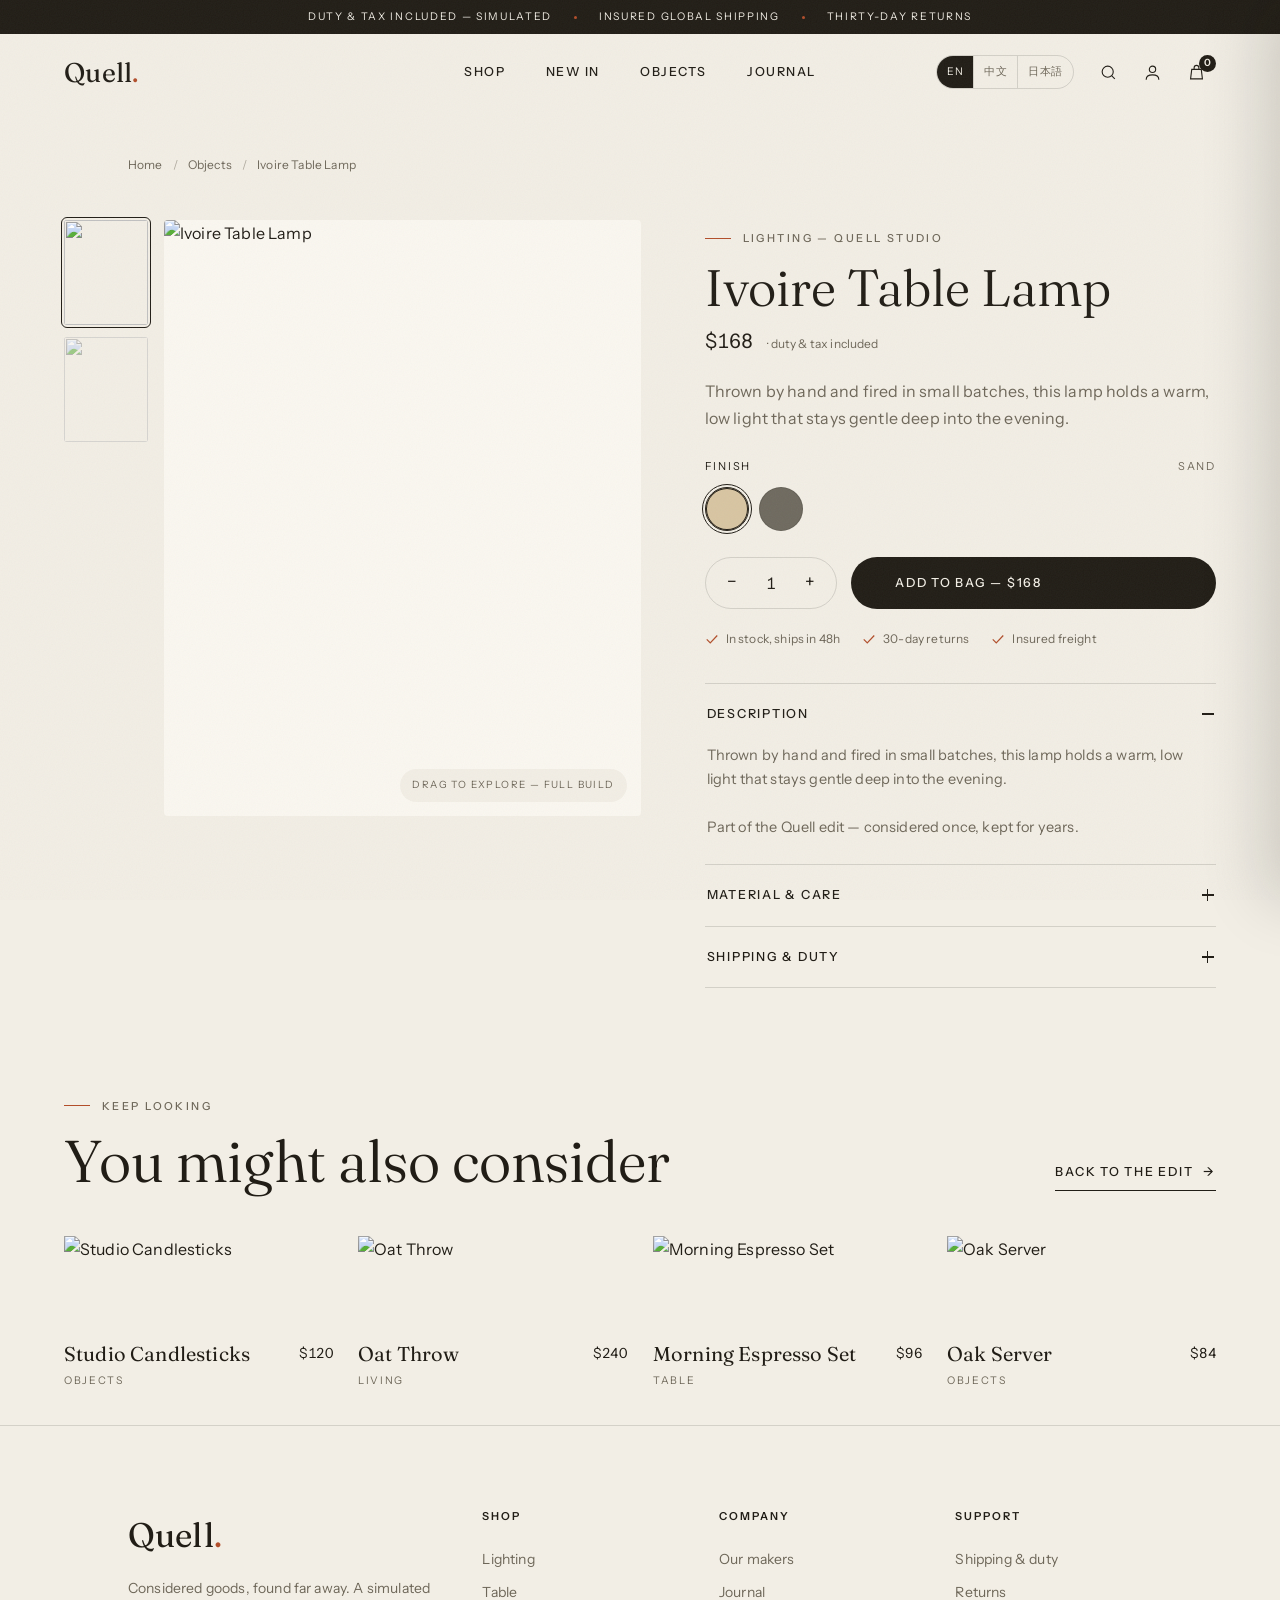
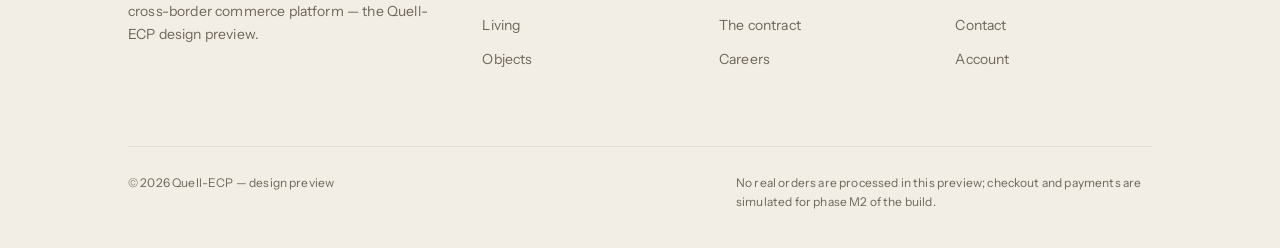
==== design/product.html @ 37acf0bf "feat: 搭建模拟跨境电商平台 Co-authored-by: traeagent <traeagent@users.noreply.github.com>" ====
<!DOCTYPE html>
<html lang="en">
<head>
<meta charset="UTF-8">
<meta name="viewport" content="width=device-width, initial-scale=1.0">
<title>Object — QUELL</title>
<meta name="description" content="Product detail — Quell-ECP design preview.">
<link rel="icon" href="data:image/svg+xml,%3Csvg xmlns='http://www.w3.org/2000/svg' viewBox='0 0 64 64'%3E%3Ccircle cx='32' cy='32' r='32' fill='%23211D16'/%3E%3Ctext x='32' y='44' font-family='Georgia,serif' font-style='italic' font-size='34' fill='%23F2EEE5' text-anchor='middle'%3EQ%3C/text%3E%3C/svg%3E">
<link rel="preconnect" href="https://fonts.googleapis.com">
<link rel="preconnect" href="https://fonts.gstatic.com" crossorigin>
<link href="https://fonts.googleapis.com/css2?family=Fraunces:ital,opsz,wght@0,9..144,300..600;1,9..144,300..600&family=Instrument+Sans:ital,wght@0,400..700;1,400..700&display=swap" rel="stylesheet">
<link rel="stylesheet" href="assets/style.css">
</head>
<body>

<!-- ============ chrome ============ -->
<div class="chrome">
  <div class="microbar">
    <span data-i18n="micro.duty">Duty &amp; tax included — simulated</span><span class="dot"></span>
    <span data-i18n="micro.insure">Insured global shipping</span><span class="dot"></span>
    <span data-i18n="micro.return">Thirty-day returns</span>
  </div>
  <nav class="nav">
    <a class="brand" href="index.html">Quell<span class="dot">.</span></a>
    <div class="nav-links">
      <a href="index.html#edit" data-i18n="nav.shop">Shop</a>
      <a href="index.html#new" data-i18n="nav.new">New in</a>
      <a href="index.html#about" data-i18n="nav.objects">Objects</a>
      <a href="index.html#journal" data-i18n="nav.journal">Journal</a>
    </div>
    <div class="nav-tools">
      <div class="langsw" role="group" aria-label="Language">
        <button data-lang="en" class="on" aria-pressed="true">EN</button>
        <button data-lang="zh" aria-pressed="false">中文</button>
        <button data-lang="ja" aria-pressed="false">日本語</button>
      </div>
      <div class="searchbox" id="searchbox">
        <input id="search-input" type="search" data-i18n-ph="search.ph" placeholder="Search the edit…" aria-label="Search">
        <kbd>↵</kbd>
      </div>
      <button class="tool search-t" aria-label="Search">
        <svg viewBox="0 0 24 24" fill="none" stroke="currentColor"><circle cx="11" cy="11" r="7"/><path d="m20 20-3.8-3.8"/></svg>
      </button>
      <button class="tool acct-t" aria-label="Account">
        <svg viewBox="0 0 24 24" fill="none" stroke="currentColor"><circle cx="12" cy="8" r="4"/><path d="M4 21c0-4 3.6-6 8-6s8 2 8 6"/></svg>
      </button>
      <button class="tool" data-open-bag aria-label="Bag">
        <svg viewBox="0 0 24 24" fill="none" stroke="currentColor"><path d="M6 8h12l1.5 12h-15L6 8Z"/><path d="M9 8V6a3 3 0 0 1 6 0v2"/></svg>
        <span class="bag-count">0</span>
      </button>
      <button class="tool burger" aria-label="Menu">
        <svg viewBox="0 0 24 24" width="20" height="20" fill="none" stroke="currentColor" stroke-width="1.5"><path d="M3 7h18M3 12h18M3 17h18"/></svg>
      </button>
    </div>
  </nav>
</div>

<!-- ============ mobile menu ============ -->
<div class="menu-overlay" id="menu">
  <button class="tool menu-close" data-menu-close aria-label="Close">
    <svg viewBox="0 0 24 24" fill="none" stroke="currentColor" stroke-width="1.4"><path d="M5 5l14 14M19 5 5 19"/></svg>
  </button>
  <nav class="mnav">
    <a href="index.html#edit"><span class="idx">01</span><span data-i18n="nav.shop">Shop</span></a>
    <a href="index.html#new"><span class="idx">02</span><span data-i18n="nav.new">New in</span></a>
    <a href="index.html#about"><span class="idx">03</span><span data-i18n="nav.objects">Objects</span></a>
    <a href="index.html#journal"><span class="idx">04</span><span data-i18n="nav.journal">Journal</span></a>
  </nav>
  <div class="menu-foot" data-i18n-html="menu.foot">Quell — considered goods, found far away.<br>Duty &amp; tax included · simulated environment.</div>
</div>

<!-- ============ product detail ============ -->
<main>
  <div class="page-head wrap">
    <nav class="breadcrumbs" aria-label="Breadcrumb">
      <a href="index.html" data-i18n="bread.home">Home</a><span class="sep">/</span>
      <a href="index.html#edit" data-i18n="bread.objects">Objects</a><span class="sep">/</span>
      <span id="crumb">Loading…</span>
    </nav>
  </div>

  <div id="pdp-root" class="wrap"></div>

  <section class="sec" style="padding-top:0;background:var(--paper)">
    <div class="wrap">
      <div class="sec-head" style="margin-bottom:clamp(28px,5vh,48px)">
        <div>
          <span class="kicker" data-i18n="rel.k">Keep looking</span>
          <h2 data-i18n="rel.title">You might also consider</h2>
        </div>
        <a class="lnk" href="index.html#edit"><span data-i18n="ui.backEdit">Back to the edit</span><span class="ar">→</span></a>
      </div>
      <div class="grid-4" id="related"></div>
    </div>
  </section>
</main>

<!-- ============ footer ============ -->
<footer class="site">
  <div class="foot-grid wrap">
    <div>
      <div class="foot-brand">Quell<span class="dot">.</span></div>
      <p class="foot-desc" data-i18n="footer.desc">Considered goods, found far away. A simulated cross-border commerce platform — the Quell-ECP design preview.</p>
    </div>
    <div class="foot-col">
      <div class="ttl" data-i18n="col.shop">Shop</div>
      <a data-i18n="f.lighting" href="product.html?id=lamp">Lighting</a>
      <a data-i18n="f.table" href="product.html?id=espresso">Table</a>
      <a data-i18n="f.living" href="product.html?id=throw">Living</a>
      <a data-i18n="f.objects" href="index.html#new">Objects</a>
    </div>
    <div class="foot-col">
      <div class="ttl" data-i18n="col.company">Company</div>
      <a data-i18n="f.makers" href="index.html#about">Our makers</a>
      <a data-i18n="f.journal" href="index.html#journal">Journal</a>
      <a data-i18n="f.contract" href="index.html#values">The contract</a>
      <a data-i18n="f.careers" href="#">Careers</a>
    </div>
    <div class="foot-col">
      <div class="ttl" data-i18n="col.support">Support</div>
      <a data-i18n="f.ship" href="#">Shipping &amp; duty</a>
      <a data-i18n="f.returns" href="#">Returns</a>
      <a data-i18n="f.contact" href="#">Contact</a>
      <a data-i18n="f.account" href="#">Account</a>
    </div>
  </div>
  <div class="wrap foot-base">
    <span data-i18n="base.copy">© 2026 Quell-ECP — design preview</span>
    <span class="fine" data-i18n="base.fine">No real orders are processed in this preview; checkout and payments are simulated for phase M2 of the build.</span>
  </div>
</footer>

<!-- ============ bag drawer ============ -->
<div class="veil"></div>
<aside class="bag" id="bag" aria-label="Shopping bag">
  <div class="bag-head">
    <h3 data-i18n="bag.title">Your bag</h3>
    <button class="bag-close" data-close-bag aria-label="Close bag">
      <svg viewBox="0 0 24 24" width="18" height="18" fill="none" stroke="currentColor" stroke-width="1.4"><path d="M5 5l14 14M19 5 5 19"/></svg>
    </button>
  </div>
  <div class="ship-bar">
    <p class="txt"></p>
    <div class="ship-track"><div class="ship-fill"></div></div>
  </div>
  <div class="bag-items">
    <div id="bag-list"></div>
  </div>
  <div class="bag-foot">
    <div class="bag-total"><span data-i18n="bag.subtotal">Subtotal</span><b>$0</b></div>
    <p class="bag-note" data-i18n="bag.note">Duty &amp; tax included · insured shipping</p>
    <button class="btn btn-dark checkout-demo"><span data-i18n="bag.checkout">Checkout — demo</span><span class="ar">→</span></button>
    <div style="text-align:center;margin-top:14px">
      <button class="lnk" data-close-bag style="font-size:11px"><span data-i18n="bag.continue">Continue browsing</span></button>
    </div>
  </div>
</aside>

<script src="assets/i18n.js"></script>
<script src="assets/shop.js"></script>
<script src="assets/app.js"></script>
</body>
</html>
---- design/assets/style.css ----
/* ============================================================
   QUELL — Quell-ECP storefront design preview
   Editorial quiet-luxury direction
   ============================================================ */

:root {
  color-scheme: light;

  /* palette */
  --paper: #F2EEE5;
  --paper-2: #EAE4D6;
  --card: #FAF7F0;
  --ink: #211D16;
  --ink-soft: #6E6759;
  --line: rgba(33, 29, 22, 0.14);
  --line-soft: rgba(33, 29, 22, 0.08);
  --accent: #B24E2A;          /* burnt sienna */
  --accent-soft: rgba(178, 78, 42, 0.1);
  --night: #221E17;           /* dark band */
  --night-2: #2B2620;
  --night-line: rgba(242, 238, 229, 0.16);

  /* type */
  --serif: "Fraunces", "Songti SC", "Noto Serif CJK SC", "Source Han Serif SC", "Yu Mincho", "Hiragino Mincho ProN", Georgia, serif;
  --sans: "Instrument Sans", "PingFang SC", "Hiragino Sans GB", "Noto Sans CJK SC", "Source Han Sans SC", "Yu Gothic UI", system-ui, "Helvetica Neue", Arial, sans-serif;

  /* motion */
  --ease-out: cubic-bezier(0.22, 0.61, 0.21, 1);
  --ease-io: cubic-bezier(0.4, 0, 0.2, 1);
  --dur: 0.85s;

  --pad-x: clamp(20px, 5vw, 64px);
  --sec: clamp(72px, 11vh, 148px);
}

/* ---------- reset / base ---------- */
*, *::before, *::after { box-sizing: border-box; margin: 0; padding: 0; }
html { scroll-behavior: smooth; -webkit-text-size-adjust: 100%; }
body {
  background: var(--paper);
  color: var(--ink);
  font: 400 16px/1.65 var(--sans);
  letter-spacing: 0.01em;
  overflow-x: hidden;
  -webkit-font-smoothing: antialiased;
}
body.no-scroll { overflow: hidden; }
img { display: block; max-width: 100%; }
a { color: inherit; text-decoration: none; }
button { font: inherit; color: inherit; background: none; border: 0; cursor: pointer; }
input, select { font: inherit; color: inherit; }
::selection { background: var(--accent); color: #fff; }

h1, h2, h3, .serif { font-family: var(--serif); font-weight: 400; letter-spacing: 0; }

.wrap { width: min(1280px, 100% - var(--pad-x) * 2); margin-inline: auto; }

.smallcaps {
  font-size: 11px;
  letter-spacing: 0.18em;
  text-transform: uppercase;
  font-weight: 500;
}

/* grain */
body::after {
  content: "";
  position: fixed; inset: 0;
  z-index: 200;
  pointer-events: none;
  opacity: 0.05;
  background-image: url("data:image/svg+xml,%3Csvg xmlns='http://www.w3.org/2000/svg' width='140' height='140'%3E%3Cfilter id='n'%3E%3CfeTurbulence type='fractalNoise' baseFrequency='0.85' numOctaves='2' stitchTiles='stitch'/%3E%3C/filter%3E%3Crect width='100%25' height='100%25' filter='url(%23n)'/%3E%3C/svg%3E");
}

/* ============================================================
   Reveal choreography
   ============================================================ */
.rv { opacity: 0; transform: translateY(26px); transition: opacity var(--dur) var(--ease-out), transform var(--dur) var(--ease-out); transition-delay: var(--d, 0ms); will-change: opacity, transform; }
.rv.in { opacity: 1; transform: none; }
@media (prefers-reduced-motion: reduce) {
  .rv { opacity: 1; transform: none; transition: none; }
  *, *::before, *::after { animation-duration: 0.001s !important; }
}

/* ============================================================
   Header chrome
   ============================================================ */
.chrome {
  position: fixed; top: 0; left: 0; right: 0;
  z-index: 90;
  transition: background-color 0.5s var(--ease-io), box-shadow 0.5s var(--ease-io);
}
.chrome.solid {
  background: color-mix(in srgb, var(--paper) 82%, transparent);
  -webkit-backdrop-filter: blur(14px);
  backdrop-filter: blur(14px);
  box-shadow: 0 1px 0 var(--line-soft);
}

.microbar {
  background: var(--ink);
  color: var(--paper);
  height: 34px;
  display: flex; align-items: center; justify-content: center;
  gap: 22px;
  font-size: 10.5px; letter-spacing: 0.16em; text-transform: uppercase;
  transition: transform 0.5s var(--ease-io), opacity 0.4s;
}
.chrome.hidemicro .microbar { transform: translateY(-100%); opacity: 0; }
.microbar .dot { width: 3px; height: 3px; border-radius: 50%; background: var(--accent); display: inline-block; }

.nav {
  height: 76px;
  display: flex; align-items: center; justify-content: space-between;
  padding-inline: var(--pad-x);
  gap: 24px;
}
.brand { font-family: var(--serif); font-size: 27px; letter-spacing: 0.01em; line-height: 1; position: relative; }
.brand i { font-style: italic; font-size: 0.72em; }
.brand .dot { color: var(--accent); }

.nav-links { display: flex; gap: clamp(20px, 3vw, 42px); position: absolute; left: 50%; transform: translateX(-50%); }
.nav-links a {
  font-size: 12.5px; letter-spacing: 0.12em; text-transform: uppercase; font-weight: 500;
  position: relative; padding: 6px 1px;
}
.nav-links a::after {
  content: ""; position: absolute; left: 0; bottom: 0; height: 1px; width: 100%;
  background: currentColor; transform: scaleX(0); transform-origin: right;
  transition: transform 0.45s var(--ease-out);
}
.nav-links a:hover::after, .nav-links a.active::after { transform: scaleX(1); transform-origin: left; }

.nav-tools { display: flex; align-items: center; gap: 4px; }
.langsw { display: flex; align-items: center; border: 1px solid var(--line); border-radius: 999px; margin-right: 6px; overflow: hidden; }
.langsw button { font-size: 10.5px; letter-spacing: 0.05em; padding: 7px 10px; color: var(--ink-soft); transition: color 0.25s, background-color 0.25s; }
.langsw button:hover { color: var(--ink); }
.langsw button.on { background: var(--ink); color: var(--paper); }
.langsw button + button { border-left: 1px solid var(--line); }
.tool {
  width: 40px; height: 40px; display: grid; place-items: center; border-radius: 50%;
  position: relative; transition: background-color 0.3s;
}
.tool:hover { background: var(--accent-soft); }
.tool svg { width: 19px; height: 19px; stroke-width: 1.4; }
.bag-count {
  position: absolute; top: 3px; right: 0;
  min-width: 17px; height: 17px; padding-inline: 4px;
  border-radius: 999px; background: var(--ink); color: var(--paper);
  font-size: 10px; font-weight: 600; display: grid; place-items: center;
  transition: transform 0.25s var(--ease-io);
}
.bag-count.bump { animation: bump 0.4s var(--ease-io); }
@keyframes bump { 40% { transform: scale(1.4); } }

/* search inline */
.searchbox {
  display: grid; grid-template-columns: 1fr auto; align-items: center;
  border-bottom: 1px solid var(--line);
  overflow: hidden; width: 0;
  opacity: 0; pointer-events: none;
  transition: width 0.45s var(--ease-out), opacity 0.3s;
}
.searchbox.on { width: 240px; opacity: 1; pointer-events: auto; }
.searchbox input { border: 0; outline: 0; background: transparent; width: 100%; min-width: 0; padding: 8px 4px 8px 2px; font-size: 14px; }
.searchbox kbd { font-size: 10px; color: var(--ink-soft); padding-right: 2px; }

/* mobile hamburger */
.burger { display: none; }

/* ============================================================
   Mobile menu overlay
   ============================================================ */
.menu-overlay {
  position: fixed; inset: 0; z-index: 95;
  background: var(--paper);
  display: flex; flex-direction: column;
  padding: calc(34px + 76px) var(--pad-x) 40px;
  clip-path: inset(0 0 100% 0);
  visibility: hidden;
  transition: clip-path 0.7s var(--ease-out), visibility 0s linear 0.7s;
}
.menu-overlay.open { clip-path: inset(0 0 0% 0); visibility: visible; transition: clip-path 0.7s var(--ease-out); }
.menu-overlay .mnav { display: flex; flex-direction: column; gap: 6px; }
.menu-overlay .mnav a {
  font-family: var(--serif); font-size: clamp(34px, 9vw, 58px); line-height: 1.12;
  display: flex; align-items: baseline; gap: 16px;
  opacity: 0; transform: translateY(18px);
  transition: opacity 0.6s var(--ease-out), transform 0.6s var(--ease-out);
}
.menu-overlay.open .mnav a { opacity: 1; transform: none; }
.menu-overlay.open .mnav a:nth-child(1){ transition-delay: 0.12s; }
.menu-overlay.open .mnav a:nth-child(2){ transition-delay: 0.18s; }
.menu-overlay.open .mnav a:nth-child(3){ transition-delay: 0.24s; }
.menu-overlay.open .mnav a:nth-child(4){ transition-delay: 0.3s; }
.menu-overlay .mnav .idx { font-size: 11px; letter-spacing: 0.2em; color: var(--accent); font-family: var(--sans); }
.menu-foot { margin-top: auto; color: var(--ink-soft); font-size: 13px; }
.menu-close { position: absolute; top: 96px; right: var(--pad-x); }

/* ============================================================
   Buttons / links / chips
   ============================================================ */
.btn {
  display: inline-flex; align-items: center; gap: 12px;
  padding: 15px 30px; border-radius: 999px;
  font-size: 12.5px; letter-spacing: 0.14em; text-transform: uppercase; font-weight: 500;
  transition: transform 0.45s var(--ease-out), background-color 0.3s, color 0.3s, box-shadow 0.45s var(--ease-out);
  will-change: transform;
}
.btn .ar { transition: transform 0.45s var(--ease-out); }
.btn:hover .ar { transform: translateX(5px); }
.btn:active { transform: scale(0.97); }
.btn-dark { background: var(--ink); color: var(--paper); }
.btn-dark:hover { background: var(--accent); }
.btn-light { background: var(--paper); color: var(--ink); }
.btn-light:hover { background: var(--card); }
.btn-ghost { border: 1px solid var(--line); }
.btn-ghost:hover { border-color: var(--ink); }

.lnk {
  position: relative; display: inline-flex; align-items: center; gap: 10px;
  font-size: 12.5px; letter-spacing: 0.14em; text-transform: uppercase; font-weight: 500;
  padding-bottom: 8px;
}
.lnk::after {
  content: ""; position: absolute; left: 0; bottom: 0; height: 1px; width: 100%;
  background: currentColor; transform-origin: right; transition: transform 0.5s var(--ease-out);
}
.lnk .ar { transition: transform 0.45s var(--ease-out); }
.lnk:hover::after { transform: scaleX(0); transform-origin: right; }
.lnk:hover .ar { transform: translateX(5px); }
.lnk.on-paper::after, .lnk.on-paper .ar { color: currentColor; }

.kicker {
  display: inline-flex; align-items: center; gap: 12px;
  font-size: 11px; letter-spacing: 0.22em; text-transform: uppercase; font-weight: 500;
  color: var(--ink-soft);
}
.kicker::before { content: ""; width: 26px; height: 1px; background: var(--accent); }
.kicker.on-night { color: rgba(242,238,229,0.66); }

/* ============================================================
   Hero (home)
   ============================================================ */
.hero {
  min-height: 100vh;
  display: flex; flex-direction: column;
  padding: calc(34px + 76px + 4vh) var(--pad-x) clamp(28px, 5vh, 60px);
  position: relative;
}
.hero-grid {
  flex: 1;
  display: grid; grid-template-columns: 1.08fr 0.92fr;
  gap: clamp(28px, 5vw, 80px);
  align-items: center;
}
.hero-title {
  font-size: clamp(46px, 7.4vw, 108px);
  line-height: 0.98;
  font-weight: 320;
  margin: 28px 0 30px;
  letter-spacing: -0.015em;
}
.hero-title .ln {
  display: block; overflow: hidden; padding-bottom: 0.06em; margin-bottom: -0.06em;
}
.hero-title .ln span { display: inline-block; transform: translateY(110%); animation: rise-in 1.1s var(--ease-out) forwards; animation-delay: calc(var(--i) * 120ms + 100ms); }
.hero-title.noanim .ln span { animation: none; transform: none; }
@keyframes rise-in { to { transform: none; } }
.hero-title em { font-style: italic; font-weight: 300; }

.hero-side { position: relative; align-self: stretch; min-height: 54vh; }
.hero-media {
  position: absolute; inset: 0;
  overflow: hidden; border-radius: 4px;
  transform: scale(0.94); opacity: 0;
  animation: media-in 1.4s var(--ease-out) 0.5s forwards;
}
@keyframes media-in { to { transform: none; opacity: 1; } }
.hero-media img { width: 100%; height: 100%; object-fit: cover; transform: scale(1.06); animation: unzoom 2.4s var(--ease-out) 0.9s forwards; }
@keyframes unzoom { to { transform: scale(1); } }
.hero-caption {
  position: absolute; left: 14px; bottom: 14px;
  background: var(--paper); padding: 10px 14px; border-radius: 3px;
  font-size: 11px; letter-spacing: 0.14em; text-transform: uppercase; color: var(--ink-soft);
  animation: fadeup 0.9s var(--ease-out) 1.5s both;
}
@keyframes fadeup { from { opacity: 0; transform: translateY(10px); } }

.hero-copy { color: var(--ink-soft); max-width: 34ch; font-size: 15px; }
.hero-meta {
  display: flex; gap: 40px; margin-top: 44px;
  border-top: 1px solid var(--line); padding-top: 22px;
}
.hero-meta .item { display: flex; flex-direction: column; gap: 6px; }
.hero-meta .num { font-family: var(--serif); font-size: 24px; font-weight: 340; }
.hero-meta .lbl { font-size: 10.5px; letter-spacing: 0.16em; text-transform: uppercase; color: var(--ink-soft); }

.scroll-cue {
  margin-top: 26px; display: inline-flex; align-items: center; gap: 12px;
  color: var(--ink-soft); font-size: 10.5px; letter-spacing: 0.2em; text-transform: uppercase;
  writing-mode: vertical-rl; align-self: flex-end;
}
.scroll-cue::after { content: ""; width: 1px; height: 54px; background: var(--line); animation: cue 2s var(--ease-io) infinite; transform-origin: top; }
@keyframes cue { 0% {transform: scaleY(0);} 45% {transform: scaleY(1);} 100% {transform: scaleY(1) translateY(12px);} }

/* ============================================================
   Section framing
   ============================================================ */
.sec { padding-block: var(--sec); position: relative; }
.sec-head {
  display: flex; align-items: flex-end; justify-content: space-between;
  gap: 24px; margin-bottom: clamp(36px, 6vh, 64px);
}
.sec-head h2 { font-size: clamp(34px, 4.6vw, 62px); line-height: 1.02; font-weight: 340; margin-top: 16px; }
.sec-head h2 em { font-style: italic; }

/* ============================================================
   Product card / grid
   ============================================================ */
.grid-3 { display: grid; grid-template-columns: repeat(3, 1fr); gap: clamp(18px, 2.6vw, 40px); }
.grid-4 { display: grid; grid-template-columns: repeat(4, 1fr); gap: clamp(16px, 2vw, 30px); }
.card { position: relative; }
.card-media {
  position: relative; overflow: hidden; border-radius: 4px;
  background: var(--card);
  aspect-ratio: 4 / 5;
}
.card-media img { width: 100%; height: 100%; object-fit: cover; transition: transform 1.2s var(--ease-out); }
.card:hover .card-media img { transform: scale(1.055); }
.card-tag {
  position: absolute; top: 14px; left: 14px;
  background: var(--paper); padding: 6px 11px; border-radius: 999px;
  font-size: 10px; letter-spacing: 0.16em; text-transform: uppercase; font-weight: 500;
}
.card-tag.sold { background: var(--ink); color: var(--paper); }
.quick {
  position: absolute; left: 50%; bottom: 16px; transform: translate(-50%, 14px);
  background: var(--ink); color: var(--paper);
  padding: 12px 22px; border-radius: 999px;
  font-size: 11px; letter-spacing: 0.16em; text-transform: uppercase; font-weight: 500;
  display: inline-flex; align-items: center; gap: 8px;
  opacity: 0; pointer-events: none;
  transition: opacity 0.4s var(--ease-out), transform 0.4s var(--ease-out), background-color 0.3s;
}
.card:hover .quick, .quick:focus-visible { opacity: 1; pointer-events: auto; transform: translate(-50%, 0); }
.quick:hover { background: var(--accent); }
.card-info { padding-top: 16px; display: flex; justify-content: space-between; gap: 12px; }
.card-info .name { font-family: var(--serif); font-size: 20px; font-weight: 380; line-height: 1.2; }
.card-info .cat { font-size: 10.5px; letter-spacing: 0.16em; text-transform: uppercase; color: var(--ink-soft); margin-top: 4px; }
.card-info .price { font-size: 14px; white-space: nowrap; font-variant-numeric: tabular-nums; }

/* editorial list for numbered products */
.list {
  border-top: 1px solid var(--line);
}
.list-row {
  display: grid; grid-template-columns: 90px 1fr auto;
  gap: 24px; align-items: center;
  padding: clamp(18px, 3vh, 30px) 4px;
  border-bottom: 1px solid var(--line);
  position: relative; overflow: hidden;
}
.list-row .no { font-family: var(--serif); font-size: 15px; font-style: italic; color: var(--ink-soft); }
.list-row h3 { font-size: clamp(24px, 3.4vw, 44px); font-weight: 330; line-height: 1.05; }
.list-row .meta { display: flex; flex-direction: column; align-items: flex-end; gap: 6px; }
.list-row .cat { font-size: 10.5px; letter-spacing: 0.16em; text-transform: uppercase; color: var(--ink-soft); }
.list-row::after {
  content: ""; position: absolute; inset: 0; background: var(--accent-soft);
  transform: scaleY(0); transform-origin: bottom; transition: transform 0.5s var(--ease-out);
}
.list-row:hover::after { transform: scaleY(1); }
.list-row > * { position: relative; z-index: 1; transition: transform 0.5s var(--ease-out); }
.list-row:hover > * { transform: translateX(14px); }

/* ============================================================
   Dark statement band
   ============================================================ */
.band {
  background: var(--night); color: var(--paper);
  overflow: hidden; position: relative;
}
.band .sec { --sec: clamp(90px, 14vh, 190px); }
.band-rule { height: 1px; background: var(--night-line); }
.statement {
  font-size: clamp(30px, 4.6vw, 64px);
  line-height: 1.16; font-weight: 320; max-width: 22ch;
}
.statement em { font-style: italic; color: #d99a76; }
.band-grid { display: grid; grid-template-columns: 1.2fr 0.8fr; gap: clamp(40px, 6vw, 110px); align-items: start; }
.band-grid .note { color: rgba(242,238,229,0.6); max-width: 44ch; }
.band .note p + p { margin-top: 14px; }

/* country ticker */
.ticker { border-block: 1px solid var(--night-line); overflow: hidden; padding: 20px 0; }
.ticker-track { display: flex; gap: 60px; width: max-content; animation: tick 34s linear infinite; }
.ticker span {
  font-family: var(--serif); font-style: italic; font-size: 22px; color: rgba(242,238,229,0.5);
  white-space: nowrap; display: inline-flex; align-items: center; gap: 60px;
}
.ticker span::after { content: "·"; color: var(--accent); font-style: normal; }
@keyframes tick { to { transform: translateX(-50%); } }
@media (prefers-reduced-motion: reduce) { .ticker-track { animation: none; } }

/* ============================================================
   Values / why
   ============================================================ */
.values { display: grid; grid-template-columns: repeat(3, 1fr); gap: clamp(24px, 4vw, 60px); border-top: 1px solid var(--line); padding-top: clamp(28px, 5vh, 48px); }
.value .no { font-family: var(--serif); font-style: italic; color: var(--accent); font-size: 15px; }
.value h3 { font-size: 23px; font-weight: 380; margin: 16px 0 10px; }
.value p { color: var(--ink-soft); font-size: 14.5px; max-width: 40ch; }

/* ============================================================
   Newsletter
   ============================================================ */
.news { border-top: 1px solid var(--line); }
.news-inner { display: grid; grid-template-columns: 1.1fr 0.9fr; gap: clamp(32px, 6vw, 90px); align-items: center; }
.news h2 { font-size: clamp(34px, 5vw, 66px); font-weight: 320; line-height: 1.04; }
.news h2 em { font-style: italic; }
.form { display: flex; border-bottom: 1px solid var(--ink); }
.form input { flex: 1; background: transparent; border: 0; outline: 0; padding: 16px 2px; font-size: 16px; }
.form button { padding: 0 4px 8px; font-size: 12px; letter-spacing: 0.16em; text-transform: uppercase; font-weight: 500; display: inline-flex; gap: 8px; align-items: center; }
.form button .ar { transition: transform 0.4s var(--ease-out); }
.form button:hover .ar { transform: translateX(6px); }
.form-note { margin-top: 14px; font-size: 12px; color: var(--ink-soft); }

/* ============================================================
   Footer
   ============================================================ */
footer.site { background: var(--paper); border-top: 1px solid var(--line); padding: clamp(60px, 9vh, 110px) var(--pad-x) 36px; }
.foot-grid { display: grid; grid-template-columns: 1.6fr repeat(3, 1fr); gap: 40px; margin-bottom: 70px; }
.foot-brand { font-family: var(--serif); font-size: 34px; }
.foot-brand .dot { color: var(--accent); }
.foot-desc { color: var(--ink-soft); font-size: 14px; max-width: 34ch; margin-top: 14px; }
.foot-col .ttl { font-size: 11px; letter-spacing: 0.18em; text-transform: uppercase; font-weight: 600; margin-bottom: 18px; }
.foot-col a { display: block; color: var(--ink-soft); font-size: 14px; padding: 5px 0; transition: color 0.25s, transform 0.25s; }
.foot-col a:hover { color: var(--ink); transform: translateX(4px); }
.foot-base {
  display: flex; justify-content: space-between; gap: 20px; flex-wrap: wrap;
  border-top: 1px solid var(--line-soft); padding-top: 26px;
  color: var(--ink-soft); font-size: 12px;
}
.foot-base .fine { max-width: 52ch; }

/* ============================================================
   Page head (non-home)
   ============================================================ */
.page-head {
  padding: calc(34px + 76px + clamp(24px, 5vh, 60px)) var(--pad-x) 0;
}
.breadcrumbs { display: flex; gap: 10px; font-size: 12px; color: var(--ink-soft); }
.breadcrumbs a:hover { color: var(--ink); }
.breadcrumbs .sep { opacity: 0.5; }

/* ============================================================
   Product detail
   ============================================================ */
.pdp { display: grid; grid-template-columns: 1.06fr 0.94fr; gap: clamp(32px, 5vw, 84px); padding-block: clamp(28px, 5vh, 52px) var(--sec); }
.pdp-media { display: grid; grid-template-columns: 84px 1fr; gap: 16px; align-items: start; }
.thumbs { display: flex; flex-direction: column; gap: 12px; }
.thumbs button {
  width: 84px; aspect-ratio: 4/5; border-radius: 3px; overflow: hidden; opacity: 0.55;
  transition: opacity 0.3s, transform 0.3s; position: relative;
}
.thumbs button.on { opacity: 1; outline: 1px solid var(--ink); outline-offset: 2px; }
.thumbs button:hover { opacity: 1; transform: translateY(-2px); }
.thumbs img { width: 100%; height: 100%; object-fit: cover; }
.stage { position: relative; overflow: hidden; border-radius: 4px; background: var(--card); aspect-ratio: 4/5; }
.stage img { width: 100%; height: 100%; object-fit: cover; transition: transform 0.8s var(--ease-out); }
.stage:hover img { transform: scale(1.04); }
.stage .zoom-hint { position: absolute; right: 14px; bottom: 14px; background: var(--paper); padding: 8px 12px; border-radius: 999px; font-size: 10px; letter-spacing: 0.14em; text-transform: uppercase; color: var(--ink-soft); }

.pdp-info { position: sticky; top: 140px; align-self: start; }
.pdp-info h1 { font-size: clamp(34px, 4vw, 52px); font-weight: 330; line-height: 1.05; margin: 14px 0 10px; }
.price-row { display: flex; align-items: baseline; gap: 14px; }
.price-row .price { font-size: 20px; font-variant-numeric: tabular-nums; }
.price-row .tax { font-size: 12px; color: var(--ink-soft); }
.lede { color: var(--ink-soft); margin: 20px 0 26px; max-width: 50ch; }
.opt { margin: 22px 0; }
.opt-head { display: flex; justify-content: space-between; font-size: 11px; letter-spacing: 0.16em; text-transform: uppercase; margin-bottom: 12px; }
.opt-head .val { color: var(--ink-soft); }
.chips { display: flex; gap: 10px; }
.chip {
  width: 44px; height: 44px; border-radius: 50%; border: 1px solid var(--line);
  display: grid; place-items: center; font-size: 11px; transition: all 0.25s;
}
.chip:hover { border-color: var(--ink); }
.chip.on { border-color: var(--ink); box-shadow: inset 0 0 0 1px var(--ink); }
.chip.swatch { position: relative; }
.chip.swatch.on::after { content: ""; position: absolute; inset: -4px; border-radius: 50%; border: 1px solid var(--ink); }

.buy-row { display: flex; gap: 14px; margin-top: 26px; flex-wrap: wrap; }
.qty {
  display: inline-flex; align-items: center; gap: 4px;
  border: 1px solid var(--line); border-radius: 999px; padding: 0 6px;
}
.qty button { width: 40px; height: 48px; font-size: 18px; font-weight: 300; }
.qty .n { width: 30px; text-align: center; font-variant-numeric: tabular-nums; }
.btn-big { padding: 0 44px; height: 52px; flex: 1; min-width: 200px; }

.trust { display: flex; gap: 22px; margin-top: 20px; color: var(--ink-soft); font-size: 12px; flex-wrap: wrap; }
.trust span { display: inline-flex; align-items: center; gap: 7px; }
.trust svg { width: 14px; height: 14px; stroke: var(--accent); }

.acc { border-top: 1px solid var(--line); margin-top: 34px; }
.acc-item { border-bottom: 1px solid var(--line); }
.acc-item summary {
  list-style: none; cursor: pointer;
  display: flex; justify-content: space-between; align-items: center;
  padding: 20px 2px; font-size: 12.5px; letter-spacing: 0.14em; text-transform: uppercase; font-weight: 500;
}
.acc-item summary::-webkit-details-marker { display: none; }
.acc-item summary .pm { position: relative; width: 12px; height: 12px; }
.acc-item summary .pm::before, .acc-item summary .pm::after { content: ""; position: absolute; background: currentColor; transition: transform 0.4s var(--ease-out); }
.acc-item summary .pm::before { top: 5px; left: 0; width: 12px; height: 1.5px; }
.acc-item summary .pm::after { top: 0; left: 5px; width: 1.5px; height: 12px; }
.acc-item[open] summary .pm::after { transform: rotate(90deg) scaleY(0); }
.acc-body { padding: 0 2px 24px; color: var(--ink-soft); font-size: 14.5px; max-width: 60ch; }

/* ============================================================
   Bag drawer + overlays
   ============================================================ */
.veil {
  position: fixed; inset: 0; z-index: 100;
  background: rgba(26, 23, 17, 0.4);
  opacity: 0; pointer-events: none;
  transition: opacity 0.5s var(--ease-io);
  -webkit-backdrop-filter: blur(2px); backdrop-filter: blur(2px);
}
.veil.on { opacity: 1; pointer-events: auto; }

.bag {
  position: fixed; top: 0; right: 0; bottom: 0; z-index: 110;
  width: min(460px, 100vw);
  background: var(--paper);
  display: flex; flex-direction: column;
  transform: translateX(102%);
  transition: transform 0.65s var(--ease-out);
  box-shadow: -24px 0 60px rgba(20, 16, 8, 0.16);
}
.bag.open { transform: none; }
.bag-head { display: flex; align-items: center; justify-content: space-between; padding: 26px var(--pad-x); border-bottom: 1px solid var(--line); }
.bag-head h3 { font-family: var(--serif); font-size: 24px; font-weight: 380; }
.bag-close { width: 40px; height: 40px; display: grid; place-items: center; border-radius: 50%; }
.bag-close:hover { background: var(--accent-soft); }

.ship-bar { padding: 18px var(--pad-x); border-bottom: 1px solid var(--line-soft); }
.ship-bar .txt { font-size: 12.5px; color: var(--ink-soft); margin-bottom: 10px; }
.ship-bar .txt b { color: var(--ink); font-weight: 600; }
.ship-track { height: 3px; background: var(--line-soft); border-radius: 3px; overflow: hidden; }
.ship-fill { height: 100%; width: 0%; background: var(--accent); border-radius: 3px; transition: width 0.6s var(--ease-out); }

.bag-items { flex: 1; overflow-y: auto; padding: 8px var(--pad-x); }
.line {
  display: grid; grid-template-columns: 84px 1fr auto; gap: 16px;
  padding: 18px 0; border-bottom: 1px solid var(--line-soft);
  animation: slidein 0.5s var(--ease-out) both;
}
@keyframes slidein { from { opacity: 0; transform: translateX(24px); } }
.line .thumb { width: 84px; aspect-ratio: 4/5; border-radius: 3px; overflow: hidden; background: var(--card); }
.line .thumb img { width: 100%; height: 100%; object-fit: cover; }
.line .nm { font-family: var(--serif); font-size: 17px; line-height: 1.2; }
.line .vr { font-size: 12px; color: var(--ink-soft); margin: 3px 0 8px; }
.line .op { display: flex; align-items: center; justify-content: space-between; }
.mini-qty { display: inline-flex; align-items: center; border: 1px solid var(--line); border-radius: 999px; }
.mini-qty button { width: 26px; height: 26px; font-size: 14px; line-height: 1; }
.mini-qty .n { width: 22px; text-align: center; font-size: 13px; }
.line .rm { font-size: 11px; letter-spacing: 0.1em; text-transform: uppercase; color: var(--ink-soft); text-decoration: underline; text-underline-offset: 3px; }
.line .rm:hover { color: var(--accent); }
.line .sub { font-size: 13px; font-variant-numeric: tabular-nums; margin-top: 10px; text-align: right; }
.line .top { display: flex; justify-content: space-between; gap: 12px; }
.empty { text-align: center; padding: 60px 20px; color: var(--ink-soft); }
.empty .glyph { font-family: var(--serif); font-size: 60px; line-height: 1; margin-bottom: 16px; color: var(--line); }

.bag-foot { border-top: 1px solid var(--line); padding: 22px var(--pad-x) 28px; }
.bag-total { display: flex; justify-content: space-between; font-size: 15px; margin-bottom: 6px; }
.bag-total b { font-weight: 600; }
.bag-note { font-size: 11.5px; color: var(--ink-soft); margin: 8px 0 16px; text-align: center; }
.bag-foot .btn { width: 100%; justify-content: center; }

/* toast */
.toast-wrap { position: fixed; left: 24px; bottom: 24px; z-index: 130; display: flex; flex-direction: column; gap: 10px; }
.toast {
  display: flex; align-items: center; gap: 14px;
  background: var(--ink); color: var(--paper);
  padding: 14px 20px; border-radius: 6px;
  font-size: 13.5px;
  box-shadow: 0 18px 40px rgba(20,16,8,0.24);
  transform: translateY(16px); opacity: 0;
  transition: transform 0.5s var(--ease-out), opacity 0.5s;
}
.toast.on { transform: none; opacity: 1; }
.toast .tick { width: 22px; height: 22px; border-radius: 50%; background: var(--accent); display: grid; place-items: center; flex: none; }
.toast .tick svg { width: 11px; height: 11px; stroke: #fff; }
.toast .sub { display: block; font-size: 11px; color: rgba(242,238,229,0.66); margin-top: 1px; }

/* ============================================================
   Reveal section alt: image + words (about strip on home)
   ============================================================ */
.split { display: grid; grid-template-columns: 0.94fr 1.06fr; gap: clamp(32px, 6vw, 96px); align-items: center; }
.split .media { position: relative; }
.split .media img { width: 100%; aspect-ratio: 4/5; object-fit: cover; border-radius: 4px; }
.split .media .stamp {
  position: absolute; right: -16px; bottom: -20px;
  width: 118px; height: 118px; border-radius: 50%;
  background: var(--accent); color: #fff;
  display: grid; place-items: center; text-align: center;
  font-family: var(--serif); font-style: italic; font-size: 17px; line-height: 1.1;
  transform: rotate(8deg);
  animation: float 7s ease-in-out infinite;
}
@keyframes float { 50% { transform: rotate(4deg) translateY(-8px); } }
.split .words h2 { font-size: clamp(32px, 4.4vw, 58px); font-weight: 330; line-height: 1.08; }
.split .words h2 em { font-style: italic; }
.split .words p { color: var(--ink-soft); margin: 22px 0 30px; max-width: 52ch; }

/* ============================================================
   Responsive
   ============================================================ */
@media (max-width: 980px) {
  .hero-grid { grid-template-columns: 1fr; }
  .hero-side { min-height: 66vw; order: -1; }
  .band-grid, .split, .news-inner { grid-template-columns: 1fr; }
  .pdp { grid-template-columns: 1fr; }
  .pdp-media { grid-template-columns: 1fr; }
  .thumbs { flex-direction: row; order: 2; }
  .pdp-info { position: static; }
  .foot-grid { grid-template-columns: repeat(2, 1fr); }
}
@media (max-width: 860px) {
  .nav-links, .tool.search-t, .tool.acct-t { display: none; }
  .burger { display: grid; }
  .nav { height: 68px; }
}
@media (max-width: 700px) {
  .grid-3, .grid-4 { grid-template-columns: repeat(2, 1fr); }
  .values { grid-template-columns: 1fr; }
  .list-row { grid-template-columns: 44px 1fr auto; gap: 14px; }
  .list-row .meta { display: none; }
  .hero-meta { gap: 22px; flex-wrap: wrap; }
  .microbar { gap: 10px; letter-spacing: 0.08em; font-size: 9.5px; }
  .scroll-cue { display: none; }
  .foot-grid { grid-template-columns: 1fr; }
}
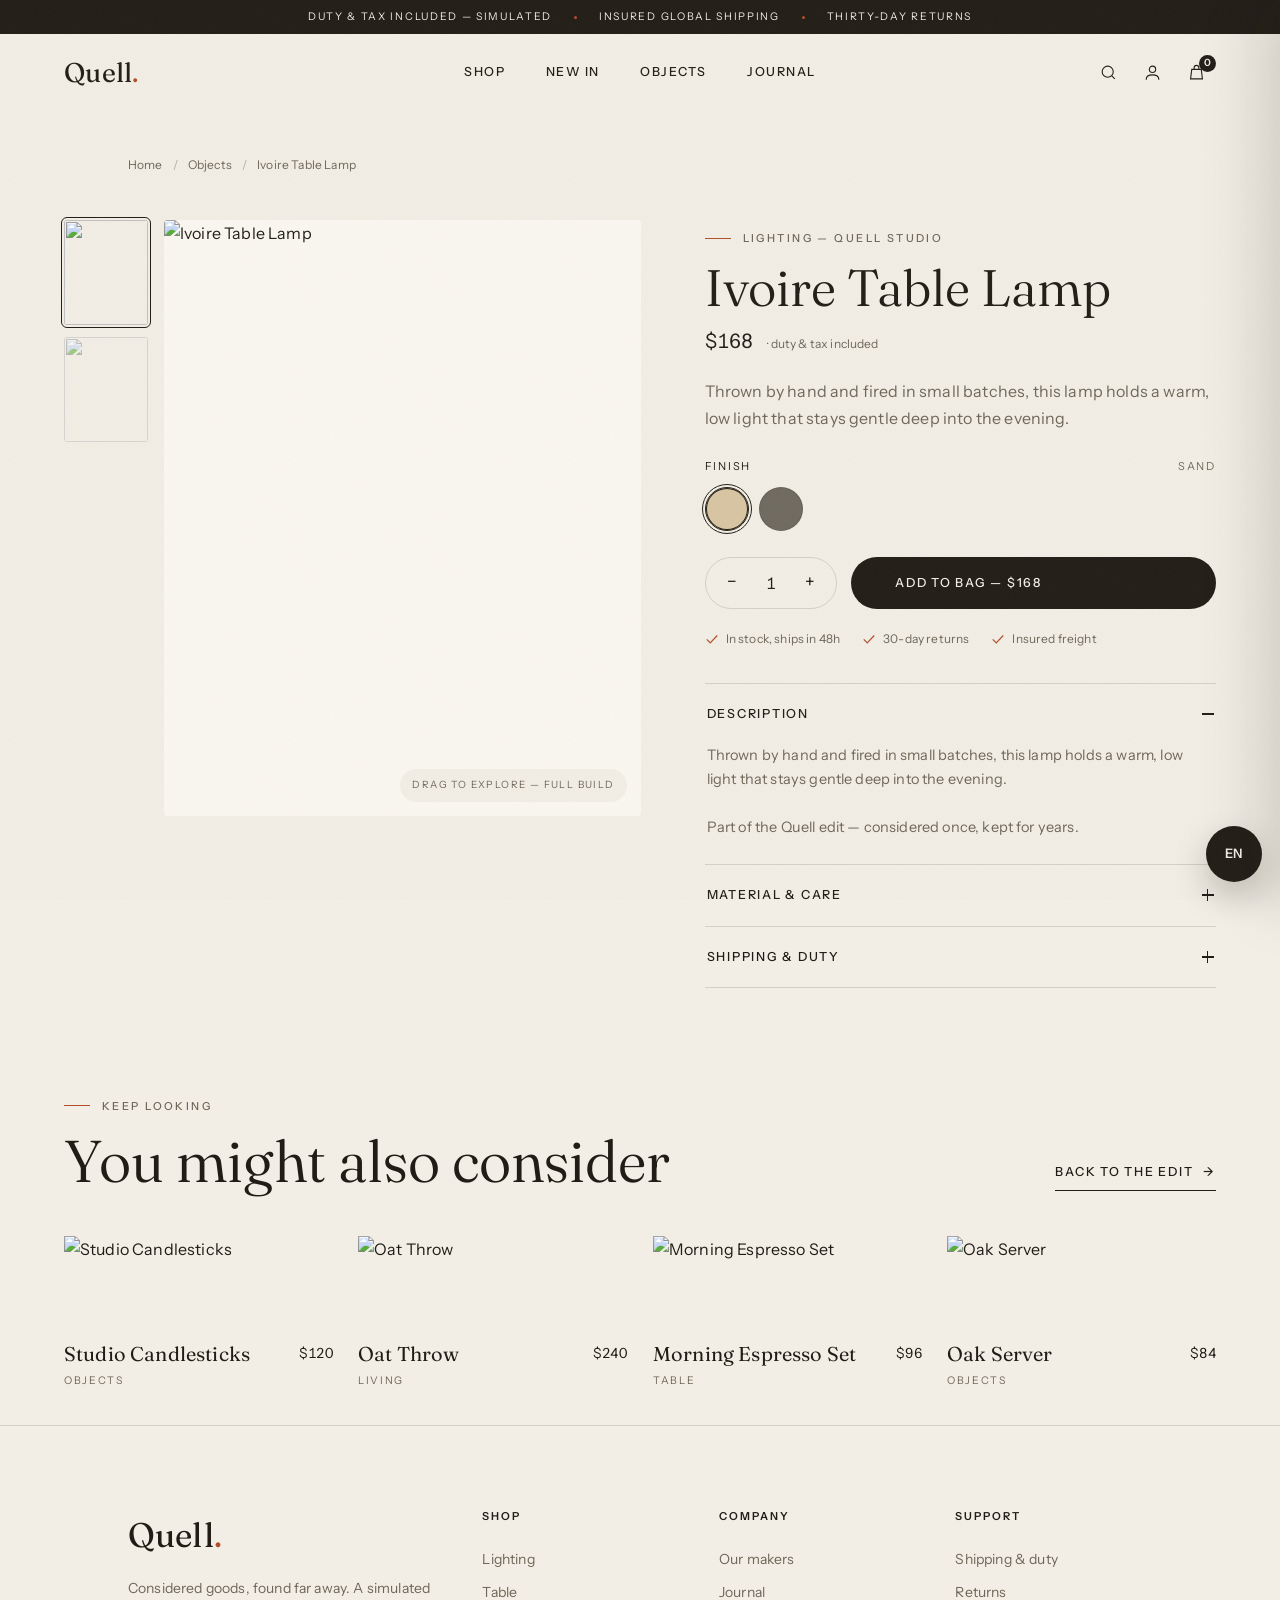
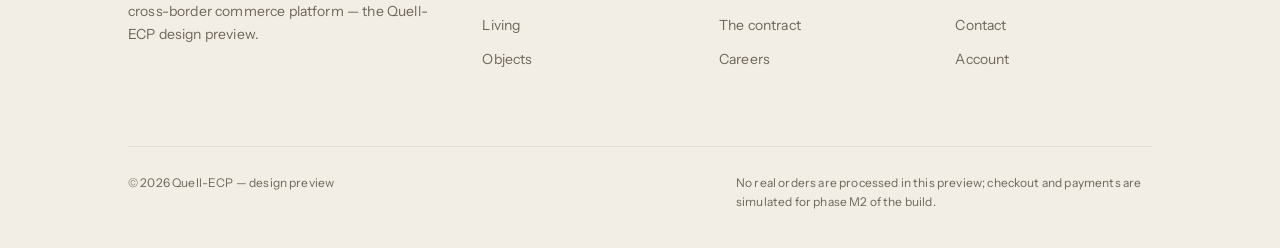
==== commit 609f94a9: "feat: 搭建模拟跨境电商平台 Co-authored-by: traeagent <traeagent@users.noreply.github.com>" ====
--- a/design/product.html
+++ b/design/product.html
@@ -29,11 +29,6 @@
       <a href="index.html#journal" data-i18n="nav.journal">Journal</a>
     </div>
     <div class="nav-tools">
-      <div class="langsw" role="group" aria-label="Language">
-        <button data-lang="en" class="on" aria-pressed="true">EN</button>
-        <button data-lang="zh" aria-pressed="false">中文</button>
-        <button data-lang="ja" aria-pressed="false">日本語</button>
-      </div>
       <div class="searchbox" id="searchbox">
         <input id="search-input" type="search" data-i18n-ph="search.ph" placeholder="Search the edit…" aria-label="Search">
         <kbd>↵</kbd>
@@ -156,6 +151,18 @@
   </div>
 </aside>
 
+<!-- ============ floating language switch ============ -->
+<div class="langfab" id="langfab" aria-label="Language">
+  <button class="core" id="langfab-core" aria-expanded="false" aria-haspopup="true" aria-label="Switch language">
+    <span id="lang-code">EN</span>
+  </button>
+  <div class="langpop" role="menu">
+    <button role="menuitemradio" data-lang="en" class="on" aria-checked="true"><span>English</span><span class="code">EN</span></button>
+    <button role="menuitemradio" data-lang="zh" aria-checked="false"><span>中文</span><span class="code">中</span></button>
+    <button role="menuitemradio" data-lang="ja" aria-checked="false"><span>日本語</span><span class="code">日</span></button>
+  </div>
+</div>
+
 <script src="assets/i18n.js"></script>
 <script src="assets/shop.js"></script>
 <script src="assets/app.js"></script>
--- a/design/assets/style.css
+++ b/design/assets/style.css
@@ -132,11 +132,41 @@
 .nav-links a:hover::after, .nav-links a.active::after { transform: scaleX(1); transform-origin: left; }
 
 .nav-tools { display: flex; align-items: center; gap: 4px; }
-.langsw { display: flex; align-items: center; border: 1px solid var(--line); border-radius: 999px; margin-right: 6px; overflow: hidden; }
-.langsw button { font-size: 10.5px; letter-spacing: 0.05em; padding: 7px 10px; color: var(--ink-soft); transition: color 0.25s, background-color 0.25s; }
-.langsw button:hover { color: var(--ink); }
-.langsw button.on { background: var(--ink); color: var(--paper); }
-.langsw button + button { border-left: 1px solid var(--line); }
+/* floating language switch */
+.langfab { position: fixed; right: 18px; bottom: calc(18px + env(safe-area-inset-bottom)); z-index: 60; }
+.langfab .core {
+  width: 56px; height: 56px; border-radius: 50%;
+  background: var(--ink); color: var(--paper);
+  display: grid; place-items: center;
+  font-size: 13px; font-weight: 600; letter-spacing: 0.06em;
+  box-shadow: 0 14px 34px rgba(20, 16, 8, 0.22);
+  transition: transform 0.35s var(--ease-out), background-color 0.3s;
+}
+.langfab .core:hover { transform: translateY(-2px); background: var(--accent); }
+.langpop {
+  position: absolute; right: 0; bottom: calc(100% + 12px);
+  min-width: 168px;
+  background: var(--paper);
+  border: 1px solid var(--line);
+  border-radius: 12px;
+  box-shadow: 0 22px 50px rgba(20, 16, 8, 0.18);
+  padding: 6px;
+  opacity: 0; transform: translateY(8px) scale(0.98);
+  transform-origin: bottom right;
+  pointer-events: none;
+  transition: opacity 0.3s var(--ease-out), transform 0.35s var(--ease-out);
+}
+.langfab.open .langpop { opacity: 1; transform: none; pointer-events: auto; }
+.langpop button {
+  width: 100%; display: flex; align-items: center; justify-content: space-between;
+  padding: 10px 14px; border-radius: 8px;
+  font-size: 13.5px; color: var(--text-muted);
+  transition: background-color 0.2s, color 0.2s;
+}
+.langpop button:hover { background: var(--surface-muted); color: var(--ink); }
+.langpop button .code { font-size: 11px; letter-spacing: 0.1em; color: var(--text-muted); }
+.langpop button.on { color: var(--ink); font-weight: 500; }
+.langpop button.on .code { color: var(--accent); }
 .tool {
   width: 40px; height: 40px; display: grid; place-items: center; border-radius: 50%;
   position: relative; transition: background-color 0.3s;
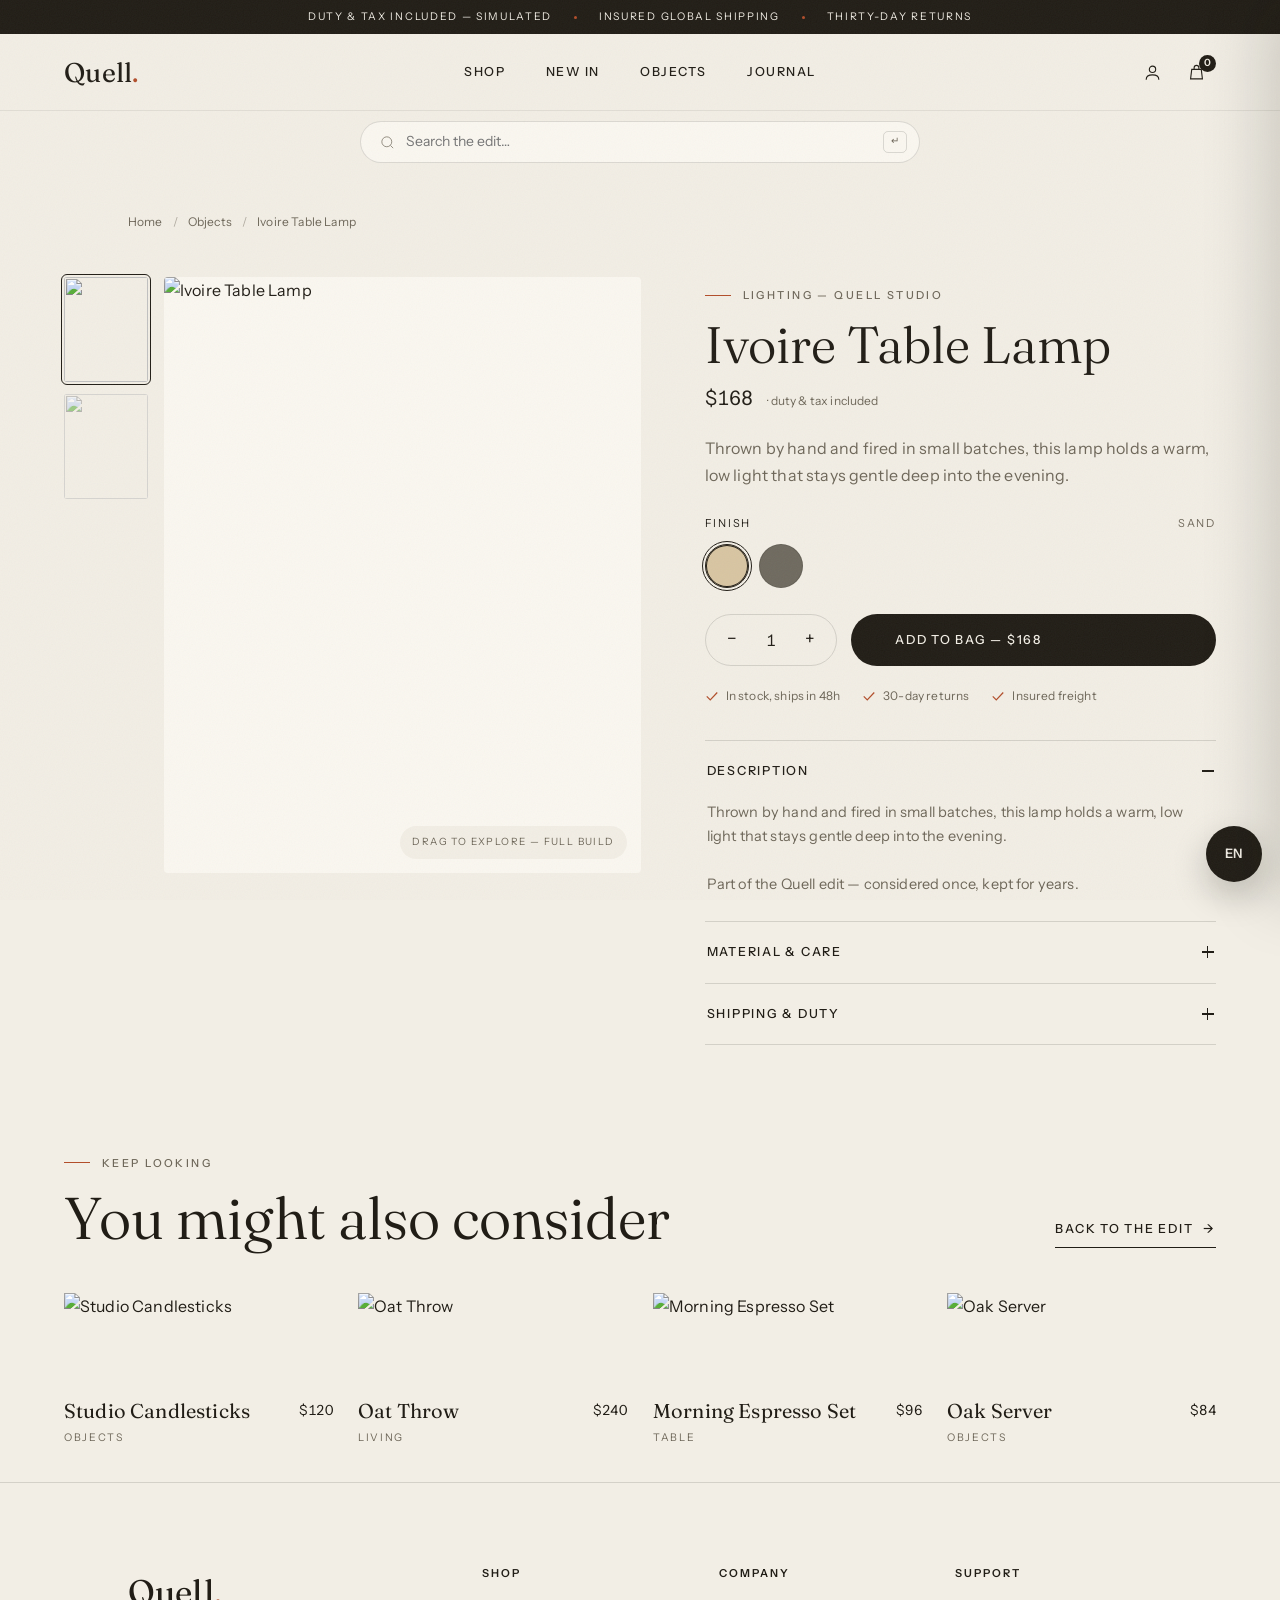
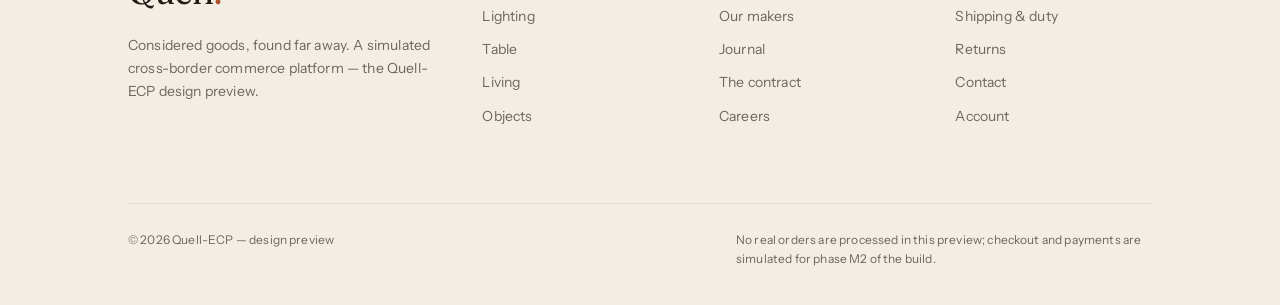
==== commit 933fd278: "feat: 搭建模拟跨境电商平台 Co-authored-by: traeagent <traeagent@users.noreply.github.com>" ====
--- a/design/product.html
+++ b/design/product.html
@@ -9,7 +9,7 @@
 <link rel="preconnect" href="https://fonts.googleapis.com">
 <link rel="preconnect" href="https://fonts.gstatic.com" crossorigin>
 <link href="https://fonts.googleapis.com/css2?family=Fraunces:ital,opsz,wght@0,9..144,300..600;1,9..144,300..600&family=Instrument+Sans:ital,wght@0,400..700;1,400..700&display=swap" rel="stylesheet">
-<link rel="stylesheet" href="assets/style.css">
+<link rel="stylesheet" href="assets/style.css?v=7">
 </head>
 <body>
 
@@ -23,19 +23,12 @@
   <nav class="nav">
     <a class="brand" href="index.html">Quell<span class="dot">.</span></a>
     <div class="nav-links">
-      <a href="index.html#edit" data-i18n="nav.shop">Shop</a>
-      <a href="index.html#new" data-i18n="nav.new">New in</a>
-      <a href="index.html#about" data-i18n="nav.objects">Objects</a>
-      <a href="index.html#journal" data-i18n="nav.journal">Journal</a>
+      <a href="index.html#edit"><span class="tr" data-l="en">Shop</span><span class="tr" data-l="zh">选购</span><span class="tr" data-l="ja">ショップ</span></a>
+      <a href="index.html#new"><span class="tr" data-l="en">New in</span><span class="tr" data-l="zh">新品</span><span class="tr" data-l="ja">新着</span></a>
+      <a href="index.html#about"><span class="tr" data-l="en">Objects</span><span class="tr" data-l="zh">器物</span><span class="tr" data-l="ja">プロダクト</span></a>
+      <a href="index.html#journal"><span class="tr" data-l="en">Journal</span><span class="tr" data-l="zh">手记</span><span class="tr" data-l="ja">ジャーナル</span></a>
     </div>
     <div class="nav-tools">
-      <div class="searchbox" id="searchbox">
-        <input id="search-input" type="search" data-i18n-ph="search.ph" placeholder="Search the edit…" aria-label="Search">
-        <kbd>↵</kbd>
-      </div>
-      <button class="tool search-t" aria-label="Search">
-        <svg viewBox="0 0 24 24" fill="none" stroke="currentColor"><circle cx="11" cy="11" r="7"/><path d="m20 20-3.8-3.8"/></svg>
-      </button>
       <button class="tool acct-t" aria-label="Account">
         <svg viewBox="0 0 24 24" fill="none" stroke="currentColor"><circle cx="12" cy="8" r="4"/><path d="M4 21c0-4 3.6-6 8-6s8 2 8 6"/></svg>
       </button>
@@ -48,6 +41,15 @@
       </button>
     </div>
   </nav>
+  <div class="searchrow">
+    <div class="wrap searchrow-in">
+      <form class="sline" role="search">
+        <svg class="s-ic" viewBox="0 0 24 24" fill="none" stroke="currentColor"><circle cx="11" cy="11" r="7"/><path d="m20 20-3.8-3.8"/></svg>
+        <input id="search-input" type="search" data-i18n-ph="search.ph" placeholder="Search the edit…" aria-label="Search the edit">
+        <kbd>↵</kbd>
+      </form>
+    </div>
+  </div>
 </div>
 
 <!-- ============ mobile menu ============ -->
@@ -56,12 +58,12 @@
     <svg viewBox="0 0 24 24" fill="none" stroke="currentColor" stroke-width="1.4"><path d="M5 5l14 14M19 5 5 19"/></svg>
   </button>
   <nav class="mnav">
-    <a href="index.html#edit"><span class="idx">01</span><span data-i18n="nav.shop">Shop</span></a>
-    <a href="index.html#new"><span class="idx">02</span><span data-i18n="nav.new">New in</span></a>
-    <a href="index.html#about"><span class="idx">03</span><span data-i18n="nav.objects">Objects</span></a>
-    <a href="index.html#journal"><span class="idx">04</span><span data-i18n="nav.journal">Journal</span></a>
+    <a href="index.html#edit"><span class="idx">01</span><span class="tr" data-l="en">Shop</span><span class="tr" data-l="zh">选购</span><span class="tr" data-l="ja">ショップ</span></a>
+    <a href="index.html#new"><span class="idx">02</span><span class="tr" data-l="en">New in</span><span class="tr" data-l="zh">新品</span><span class="tr" data-l="ja">新着</span></a>
+    <a href="index.html#about"><span class="idx">03</span><span class="tr" data-l="en">Objects</span><span class="tr" data-l="zh">器物</span><span class="tr" data-l="ja">プロダクト</span></a>
+    <a href="index.html#journal"><span class="idx">04</span><span class="tr" data-l="en">Journal</span><span class="tr" data-l="zh">手记</span><span class="tr" data-l="ja">ジャーナル</span></a>
   </nav>
-  <div class="menu-foot" data-i18n-html="menu.foot">Quell — considered goods, found far away.<br>Duty &amp; tax included · simulated environment.</div>
+  <div class="menu-foot"><span class="tr" data-l="en">Quell — considered goods, found far away.</span><span class="tr" data-l="zh">Quell — 值得远渡重洋的器物。</span><span class="tr" data-l="ja">Quell — 海を越えても手にしたい品。</span><br><span class="tr" data-l="en">Duty &amp; tax included · simulated environment.</span><span class="tr" data-l="zh">关税与税费已包含 · 模拟环境。</span><span class="tr" data-l="ja">関税・税込み · シミュレーション環境。</span></div>
 </div>
 
 <!-- ============ product detail ============ -->
@@ -95,33 +97,33 @@
   <div class="foot-grid wrap">
     <div>
       <div class="foot-brand">Quell<span class="dot">.</span></div>
-      <p class="foot-desc" data-i18n="footer.desc">Considered goods, found far away. A simulated cross-border commerce platform — the Quell-ECP design preview.</p>
+      <p class="foot-desc"><span class="tr" data-l="en">Considered goods, found far away. A simulated cross-border commerce platform — the Quell-ECP design preview.</span><span class="tr" data-l="zh">值得远渡重洋的器物。一个模拟跨境电商平台——Quell-ECP 的设计预览。</span><span class="tr" data-l="ja">海を越えても手にしたい品。シミュレーション型クロスボーダーEC——Quell-ECP デザインプレビュー。</span></p>
     </div>
     <div class="foot-col">
-      <div class="ttl" data-i18n="col.shop">Shop</div>
-      <a data-i18n="f.lighting" href="product.html?id=lamp">Lighting</a>
-      <a data-i18n="f.table" href="product.html?id=espresso">Table</a>
-      <a data-i18n="f.living" href="product.html?id=throw">Living</a>
-      <a data-i18n="f.objects" href="index.html#new">Objects</a>
+      <div class="ttl"><span class="tr" data-l="en">Shop</span><span class="tr" data-l="zh">选购</span><span class="tr" data-l="ja">ショップ</span></div>
+      <a href="product.html?id=lamp"><span class="tr" data-l="en">Lighting</span><span class="tr" data-l="zh">灯具</span><span class="tr" data-l="ja">照明</span></a>
+      <a href="product.html?id=espresso"><span class="tr" data-l="en">Table</span><span class="tr" data-l="zh">餐桌</span><span class="tr" data-l="ja">テーブル</span></a>
+      <a href="product.html?id=throw"><span class="tr" data-l="en">Living</span><span class="tr" data-l="zh">起居</span><span class="tr" data-l="ja">リビング</span></a>
+      <a href="index.html#new"><span class="tr" data-l="en">Objects</span><span class="tr" data-l="zh">器物</span><span class="tr" data-l="ja">オブジェ</span></a>
     </div>
     <div class="foot-col">
-      <div class="ttl" data-i18n="col.company">Company</div>
-      <a data-i18n="f.makers" href="index.html#about">Our makers</a>
-      <a data-i18n="f.journal" href="index.html#journal">Journal</a>
-      <a data-i18n="f.contract" href="index.html#values">The contract</a>
-      <a data-i18n="f.careers" href="#">Careers</a>
+      <div class="ttl"><span class="tr" data-l="en">Company</span><span class="tr" data-l="zh">品牌</span><span class="tr" data-l="ja">ブランド</span></div>
+      <a href="index.html#about"><span class="tr" data-l="en">Our makers</span><span class="tr" data-l="zh">我们的匠人</span><span class="tr" data-l="ja">作り手</span></a>
+      <a href="index.html#journal"><span class="tr" data-l="en">Journal</span><span class="tr" data-l="zh">手记</span><span class="tr" data-l="ja">ジャーナル</span></a>
+      <a href="index.html#values"><span class="tr" data-l="en">The contract</span><span class="tr" data-l="zh">品牌约定</span><span class="tr" data-l="ja">ブランドの約束</span></a>
+      <a href="#"><span class="tr" data-l="en">Careers</span><span class="tr" data-l="zh">加入我们</span><span class="tr" data-l="ja">採用情報</span></a>
     </div>
     <div class="foot-col">
-      <div class="ttl" data-i18n="col.support">Support</div>
-      <a data-i18n="f.ship" href="#">Shipping &amp; duty</a>
-      <a data-i18n="f.returns" href="#">Returns</a>
-      <a data-i18n="f.contact" href="#">Contact</a>
-      <a data-i18n="f.account" href="#">Account</a>
+      <div class="ttl"><span class="tr" data-l="en">Support</span><span class="tr" data-l="zh">支持</span><span class="tr" data-l="ja">サポート</span></div>
+      <a href="#"><span class="tr" data-l="en">Shipping &amp; duty</span><span class="tr" data-l="zh">运费与关税</span><span class="tr" data-l="ja">配送と関税</span></a>
+      <a href="#"><span class="tr" data-l="en">Returns</span><span class="tr" data-l="zh">退货政策</span><span class="tr" data-l="ja">返品ポリシー</span></a>
+      <a href="#"><span class="tr" data-l="en">Contact</span><span class="tr" data-l="zh">联系我们</span><span class="tr" data-l="ja">お問い合わせ</span></a>
+      <a href="#"><span class="tr" data-l="en">Account</span><span class="tr" data-l="zh">账户</span><span class="tr" data-l="ja">アカウント</span></a>
     </div>
   </div>
   <div class="wrap foot-base">
-    <span data-i18n="base.copy">© 2026 Quell-ECP — design preview</span>
-    <span class="fine" data-i18n="base.fine">No real orders are processed in this preview; checkout and payments are simulated for phase M2 of the build.</span>
+    <span><span class="tr" data-l="en">© 2026 Quell-ECP — design preview</span><span class="tr" data-l="zh">© 2026 Quell-ECP — 设计预览</span><span class="tr" data-l="ja">© 2026 Quell-ECP — デザインプレビュー</span></span>
+    <span class="fine"><span class="tr" data-l="en">No real orders are processed in this preview; checkout and payments are simulated for phase M2 of the build.</span><span class="tr" data-l="zh">本预览不处理真实订单；结账与支付为模拟功能，将在 M2 阶段实现。</span><span class="tr" data-l="ja">このプレビューでは実際の注文は発生しません。チェックアウトと決済は M2 で実装予定のシミュレーションです。</span></span>
   </div>
 </footer>
 
@@ -129,7 +131,7 @@
 <div class="veil"></div>
 <aside class="bag" id="bag" aria-label="Shopping bag">
   <div class="bag-head">
-    <h3 data-i18n="bag.title">Your bag</h3>
+    <h3><span class="tr" data-l="en">Your bag</span><span class="tr" data-l="zh">购物袋</span><span class="tr" data-l="ja">バッグ</span></h3>
     <button class="bag-close" data-close-bag aria-label="Close bag">
       <svg viewBox="0 0 24 24" width="18" height="18" fill="none" stroke="currentColor" stroke-width="1.4"><path d="M5 5l14 14M19 5 5 19"/></svg>
     </button>
@@ -142,11 +144,11 @@
     <div id="bag-list"></div>
   </div>
   <div class="bag-foot">
-    <div class="bag-total"><span data-i18n="bag.subtotal">Subtotal</span><b>$0</b></div>
-    <p class="bag-note" data-i18n="bag.note">Duty &amp; tax included · insured shipping</p>
-    <button class="btn btn-dark checkout-demo"><span data-i18n="bag.checkout">Checkout — demo</span><span class="ar">→</span></button>
+    <div class="bag-total"><span><span class="tr" data-l="en">Subtotal</span><span class="tr" data-l="zh">小计</span><span class="tr" data-l="ja">小計</span></span><b>$0</b></div>
+    <p class="bag-note"><span class="tr" data-l="en">Duty &amp; tax included · insured shipping</span><span class="tr" data-l="zh">关税与税费已包含 · 全程投保</span><span class="tr" data-l="ja">関税・税込み · 保険付き配送</span></p>
+    <button class="btn btn-dark checkout-demo"><span><span class="tr" data-l="en">Checkout — demo</span><span class="tr" data-l="zh">结算 — 演示</span><span class="tr" data-l="ja">チェックアウト — デモ</span></span><span class="ar">→</span></button>
     <div style="text-align:center;margin-top:14px">
-      <button class="lnk" data-close-bag style="font-size:11px"><span data-i18n="bag.continue">Continue browsing</span></button>
+      <button class="lnk" data-close-bag style="font-size:11px"><span class="tr" data-l="en">Continue browsing</span><span class="tr" data-l="zh">继续逛逛</span><span class="tr" data-l="ja">買い物を続ける</span></button>
     </div>
   </div>
 </aside>
@@ -163,8 +165,8 @@
   </div>
 </div>
 
-<script src="assets/i18n.js"></script>
-<script src="assets/shop.js"></script>
-<script src="assets/app.js"></script>
+<script src="assets/i18n.js?v=7"></script>
+<script src="assets/shop.js?v=7"></script>
+<script src="assets/app.js?v=7"></script>
 </body>
 </html>
--- a/design/assets/style.css
+++ b/design/assets/style.css
@@ -31,6 +31,12 @@
 
   --pad-x: clamp(20px, 5vw, 64px);
   --sec: clamp(72px, 11vh, 148px);
+
+  /* fixed header heights (micro + main nav + search row) */
+  --h-micro: 34px;
+  --h-nav: 76px;
+  --h-search: 66px;
+  --chrome-h: calc(var(--h-micro) + var(--h-nav) + var(--h-search));
 }
 
 /* ---------- reset / base ---------- */
@@ -61,6 +67,13 @@
   text-transform: uppercase;
   font-weight: 500;
 }
+
+/* inline multi-language tokens: show only the active language.
+   Driven by <html lang> (set by i18n), no JS text rewriting needed. */
+.tr { display: none; }
+html[lang="en"] .tr[data-l="en"],
+html[lang="zh-CN"] .tr[data-l="zh"],
+html[lang="ja"] .tr[data-l="ja"] { display: inline; }
 
 /* grain */
 body::after {
@@ -183,17 +196,27 @@
 .bag-count.bump { animation: bump 0.4s var(--ease-io); }
 @keyframes bump { 40% { transform: scale(1.4); } }
 
-/* search inline */
-.searchbox {
-  display: grid; grid-template-columns: 1fr auto; align-items: center;
-  border-bottom: 1px solid var(--line);
-  overflow: hidden; width: 0;
-  opacity: 0; pointer-events: none;
-  transition: width 0.45s var(--ease-out), opacity 0.3s;
-}
-.searchbox.on { width: 240px; opacity: 1; pointer-events: auto; }
-.searchbox input { border: 0; outline: 0; background: transparent; width: 100%; min-width: 0; padding: 8px 4px 8px 2px; font-size: 14px; }
-.searchbox kbd { font-size: 10px; color: var(--ink-soft); padding-right: 2px; }
+/* dedicated search row (marketplace-style: separate line under the nav) */
+.searchrow { border-top: 1px solid var(--line-soft); }
+.searchrow-in { display: flex; justify-content: center; padding: 10px 0 12px; }
+.sline {
+  display: flex; align-items: center; gap: 10px;
+  width: min(560px, 100%);
+  height: 42px;
+  background: var(--card);
+  border: 1px solid var(--line);
+  border-radius: 999px;
+  padding: 0 12px 0 18px;
+  transition: border-color 0.35s var(--ease-out), box-shadow 0.35s var(--ease-out);
+}
+.sline:focus-within { border-color: var(--ink); box-shadow: 0 0 0 3px var(--accent-soft); }
+.sline .s-ic { width: 17px; height: 17px; color: var(--ink-soft); flex: none; }
+.sline input { flex: 1; min-width: 0; border: 0; outline: 0; background: transparent; font-size: 14px; }
+.sline input::-webkit-search-cancel-button { display: none; }
+.sline kbd {
+  font-size: 10px; color: var(--ink-soft);
+  border: 1px solid var(--line); border-radius: 5px; padding: 2px 7px; flex: none;
+}
 
 /* mobile hamburger */
 .burger { display: none; }
@@ -205,7 +228,7 @@
   position: fixed; inset: 0; z-index: 95;
   background: var(--paper);
   display: flex; flex-direction: column;
-  padding: calc(34px + 76px) var(--pad-x) 40px;
+  padding: calc(var(--chrome-h) + 24px) var(--pad-x) 40px;
   clip-path: inset(0 0 100% 0);
   visibility: hidden;
   transition: clip-path 0.7s var(--ease-out), visibility 0s linear 0.7s;
@@ -225,7 +248,7 @@
 .menu-overlay.open .mnav a:nth-child(4){ transition-delay: 0.3s; }
 .menu-overlay .mnav .idx { font-size: 11px; letter-spacing: 0.2em; color: var(--accent); font-family: var(--sans); }
 .menu-foot { margin-top: auto; color: var(--ink-soft); font-size: 13px; }
-.menu-close { position: absolute; top: 96px; right: var(--pad-x); }
+.menu-close { position: absolute; top: calc(var(--chrome-h) + 6px); right: var(--pad-x); }
 
 /* ============================================================
    Buttons / links / chips
@@ -275,7 +298,7 @@
 .hero {
   min-height: 100vh;
   display: flex; flex-direction: column;
-  padding: calc(34px + 76px + 4vh) var(--pad-x) clamp(28px, 5vh, 60px);
+  padding: calc(var(--chrome-h) + 4vh) var(--pad-x) clamp(28px, 5vh, 60px);
   position: relative;
 }
 .hero-grid {
@@ -476,7 +499,7 @@
    Page head (non-home)
    ============================================================ */
 .page-head {
-  padding: calc(34px + 76px + clamp(24px, 5vh, 60px)) var(--pad-x) 0;
+  padding: calc(var(--chrome-h) + clamp(18px, 4vh, 44px)) var(--pad-x) 0;
 }
 .breadcrumbs { display: flex; gap: 10px; font-size: 12px; color: var(--ink-soft); }
 .breadcrumbs a:hover { color: var(--ink); }
@@ -500,7 +523,7 @@
 .stage:hover img { transform: scale(1.04); }
 .stage .zoom-hint { position: absolute; right: 14px; bottom: 14px; background: var(--paper); padding: 8px 12px; border-radius: 999px; font-size: 10px; letter-spacing: 0.14em; text-transform: uppercase; color: var(--ink-soft); }
 
-.pdp-info { position: sticky; top: 140px; align-self: start; }
+.pdp-info { position: sticky; top: calc(var(--chrome-h) + 14px); align-self: start; }
 .pdp-info h1 { font-size: clamp(34px, 4vw, 52px); font-weight: 330; line-height: 1.05; margin: 14px 0 10px; }
 .price-row { display: flex; align-items: baseline; gap: 14px; }
 .price-row .price { font-size: 20px; font-variant-numeric: tabular-nums; }
@@ -658,6 +681,7 @@
   .foot-grid { grid-template-columns: repeat(2, 1fr); }
 }
 @media (max-width: 860px) {
+  html { --h-nav: 68px; }
   .nav-links, .tool.search-t, .tool.acct-t { display: none; }
   .burger { display: grid; }
   .nav { height: 68px; }
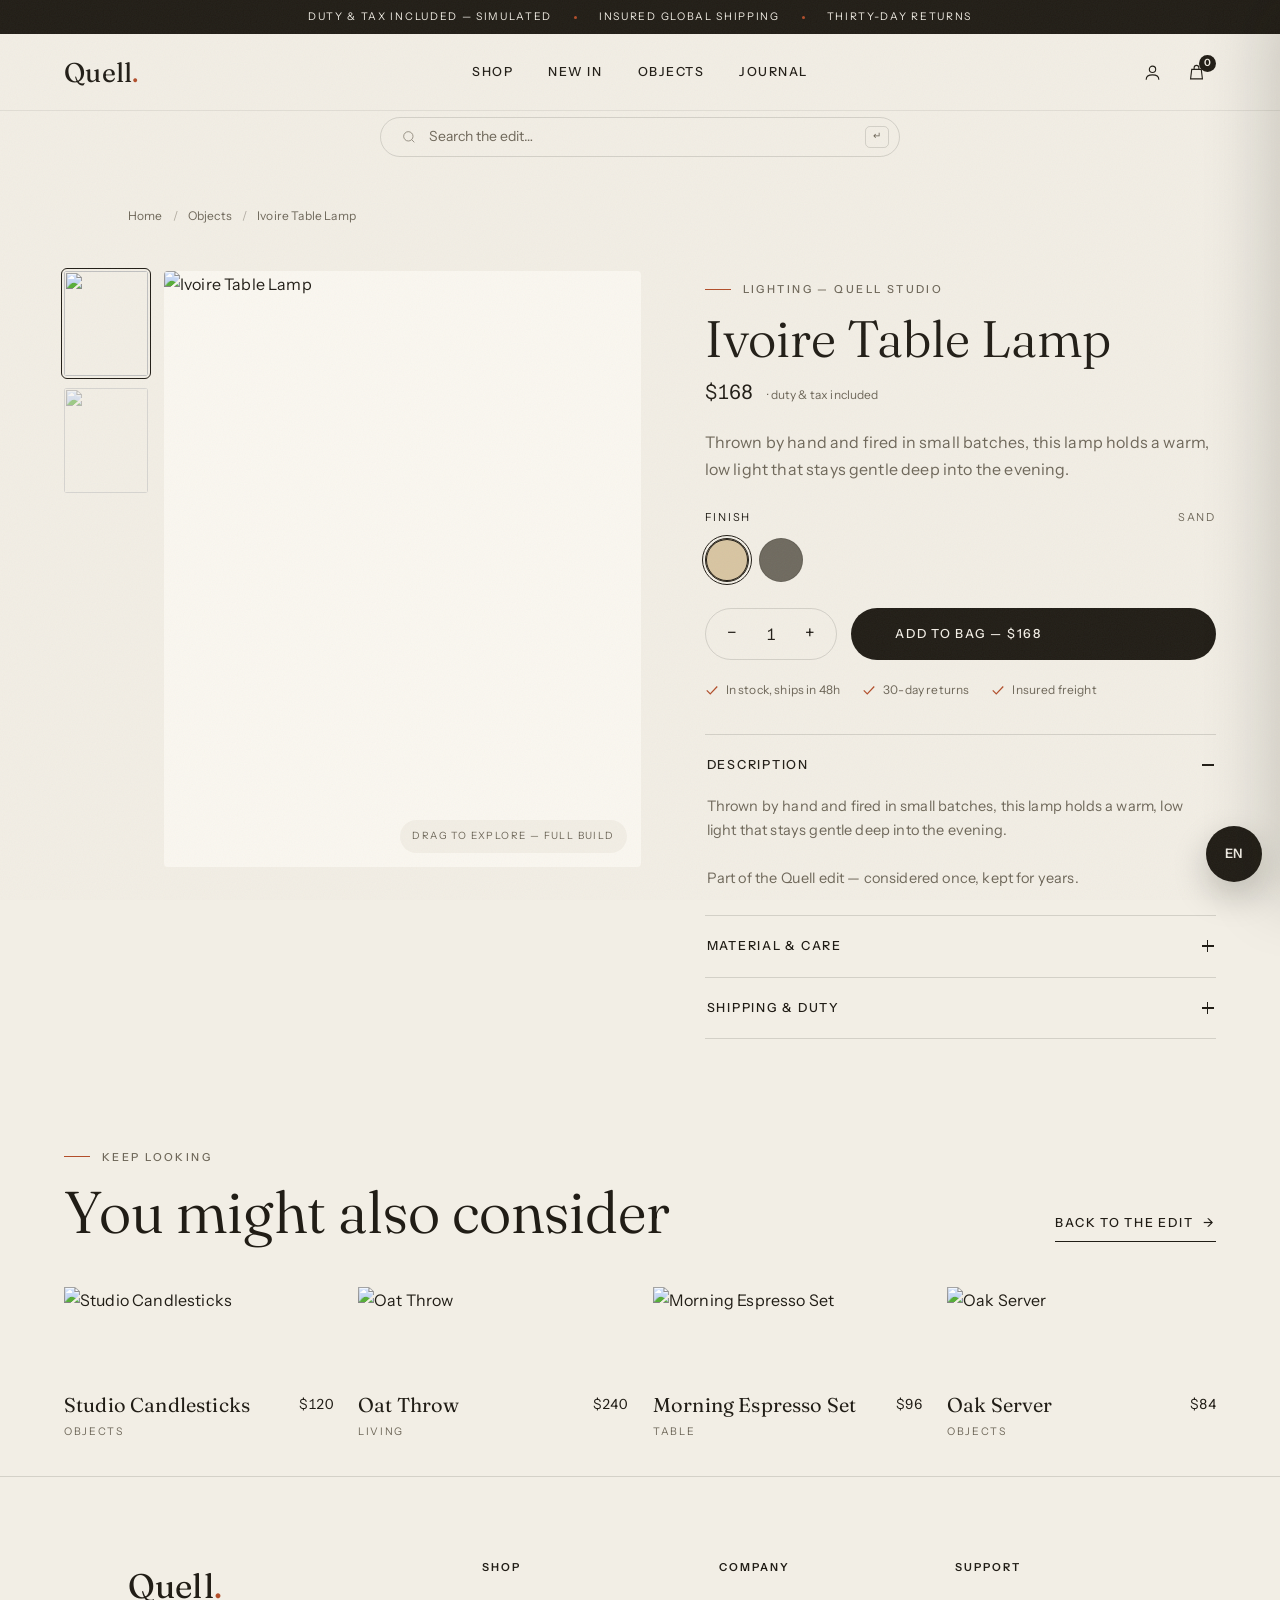
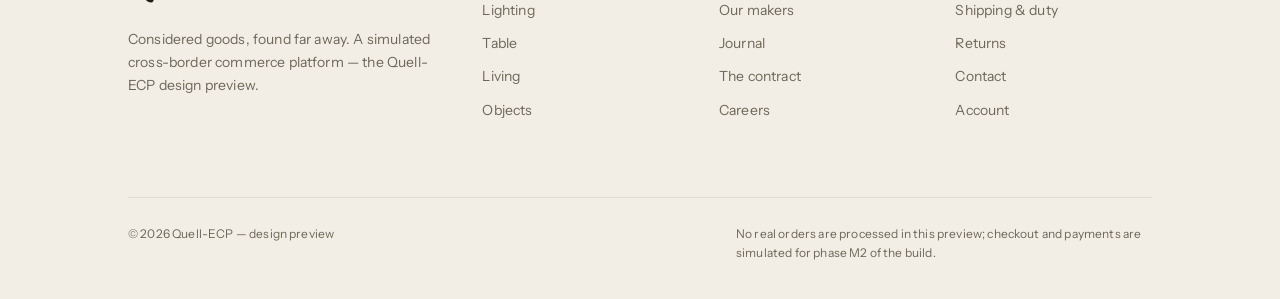
==== commit f51a556e: "feat: 搭建模拟跨境电商平台 Co-authored-by: traeagent <traeagent@users.noreply.github.com>" ====
--- a/design/product.html
+++ b/design/product.html
@@ -9,7 +9,7 @@
 <link rel="preconnect" href="https://fonts.googleapis.com">
 <link rel="preconnect" href="https://fonts.gstatic.com" crossorigin>
 <link href="https://fonts.googleapis.com/css2?family=Fraunces:ital,opsz,wght@0,9..144,300..600;1,9..144,300..600&family=Instrument+Sans:ital,wght@0,400..700;1,400..700&display=swap" rel="stylesheet">
-<link rel="stylesheet" href="assets/style.css?v=7">
+<link rel="stylesheet" href="assets/style.css?v=8">
 </head>
 <body>
 
@@ -165,8 +165,8 @@
   </div>
 </div>
 
-<script src="assets/i18n.js?v=7"></script>
-<script src="assets/shop.js?v=7"></script>
-<script src="assets/app.js?v=7"></script>
+<script src="assets/i18n.js?v=8"></script>
+<script src="assets/shop.js?v=8"></script>
+<script src="assets/app.js?v=8"></script>
 </body>
 </html>
--- a/design/assets/style.css
+++ b/design/assets/style.css
@@ -35,7 +35,7 @@
   /* fixed header heights (micro + main nav + search row) */
   --h-micro: 34px;
   --h-nav: 76px;
-  --h-search: 66px;
+  --h-search: 60px;
   --chrome-h: calc(var(--h-micro) + var(--h-nav) + var(--h-search));
 }
 
@@ -124,15 +124,17 @@
 
 .nav {
   height: 76px;
-  display: flex; align-items: center; justify-content: space-between;
+  display: grid;
+  grid-template-columns: minmax(0, 1fr) auto minmax(0, 1fr);
+  align-items: center;
+  gap: 12px;
   padding-inline: var(--pad-x);
-  gap: 24px;
-}
-.brand { font-family: var(--serif); font-size: 27px; letter-spacing: 0.01em; line-height: 1; position: relative; }
+}
+.brand { font-family: var(--serif); font-size: 27px; letter-spacing: 0.01em; line-height: 1; position: relative; justify-self: start; }
 .brand i { font-style: italic; font-size: 0.72em; }
 .brand .dot { color: var(--accent); }
 
-.nav-links { display: flex; gap: clamp(20px, 3vw, 42px); position: absolute; left: 50%; transform: translateX(-50%); }
+.nav-links { display: flex; gap: clamp(18px, 2.6vw, 42px); justify-self: center; }
 .nav-links a {
   font-size: 12.5px; letter-spacing: 0.12em; text-transform: uppercase; font-weight: 500;
   position: relative; padding: 6px 1px;
@@ -144,7 +146,7 @@
 }
 .nav-links a:hover::after, .nav-links a.active::after { transform: scaleX(1); transform-origin: left; }
 
-.nav-tools { display: flex; align-items: center; gap: 4px; }
+.nav-tools { display: flex; align-items: center; gap: 4px; justify-self: end; }
 /* floating language switch */
 .langfab { position: fixed; right: 18px; bottom: calc(18px + env(safe-area-inset-bottom)); z-index: 60; }
 .langfab .core {
@@ -196,27 +198,39 @@
 .bag-count.bump { animation: bump 0.4s var(--ease-io); }
 @keyframes bump { 40% { transform: scale(1.4); } }
 
-/* dedicated search row (marketplace-style: separate line under the nav) */
+/* dedicated search row — sits directly under the centred category links */
 .searchrow { border-top: 1px solid var(--line-soft); }
-.searchrow-in { display: flex; justify-content: center; padding: 10px 0 12px; }
+.searchrow-in { display: flex; justify-content: center; padding: 6px 0 12px; }
 .sline {
-  display: flex; align-items: center; gap: 10px;
-  width: min(560px, 100%);
-  height: 42px;
-  background: var(--card);
+  display: flex; align-items: center; gap: 12px;
+  width: min(520px, 100%);
+  height: 40px;
+  background: transparent;
   border: 1px solid var(--line);
   border-radius: 999px;
-  padding: 0 12px 0 18px;
-  transition: border-color 0.35s var(--ease-out), box-shadow 0.35s var(--ease-out);
-}
-.sline:focus-within { border-color: var(--ink); box-shadow: 0 0 0 3px var(--accent-soft); }
-.sline .s-ic { width: 17px; height: 17px; color: var(--ink-soft); flex: none; }
-.sline input { flex: 1; min-width: 0; border: 0; outline: 0; background: transparent; font-size: 14px; }
+  padding: 0 10px 0 20px;
+  transition: border-color 0.4s var(--ease-out), box-shadow 0.4s var(--ease-out), background-color 0.4s;
+  animation: sline-in 0.9s var(--ease-out) 0.35s both;
+}
+@keyframes sline-in { from { opacity: 0; transform: translateY(8px); } to { opacity: 1; transform: none; } }
+.sline:hover { border-color: color-mix(in srgb, var(--ink) 40%, transparent); }
+.sline:focus-within {
+  border-color: var(--ink);
+  background: var(--card);
+  box-shadow: 0 0 0 4px var(--accent-soft), 0 14px 30px rgba(20, 16, 8, 0.08);
+}
+.sline .s-ic { width: 16px; height: 16px; color: var(--ink-soft); flex: none; transition: color 0.35s, transform 0.5s var(--ease-out); }
+.sline:focus-within .s-ic { color: var(--accent); transform: rotate(-4deg) scale(1.06); }
+.sline input { flex: 1; min-width: 0; border: 0; outline: 0; background: transparent; font-size: 14px; caret-color: var(--accent); }
+.sline input::placeholder { color: var(--ink-soft); }
 .sline input::-webkit-search-cancel-button { display: none; }
 .sline kbd {
   font-size: 10px; color: var(--ink-soft);
   border: 1px solid var(--line); border-radius: 5px; padding: 2px 7px; flex: none;
-}
+  transition: color 0.3s, border-color 0.3s;
+}
+.sline:focus-within kbd { color: var(--accent); border-color: var(--accent); }
+@media (prefers-reduced-motion: reduce) { .sline { animation: none; } }
 
 /* mobile hamburger */
 .burger { display: none; }
